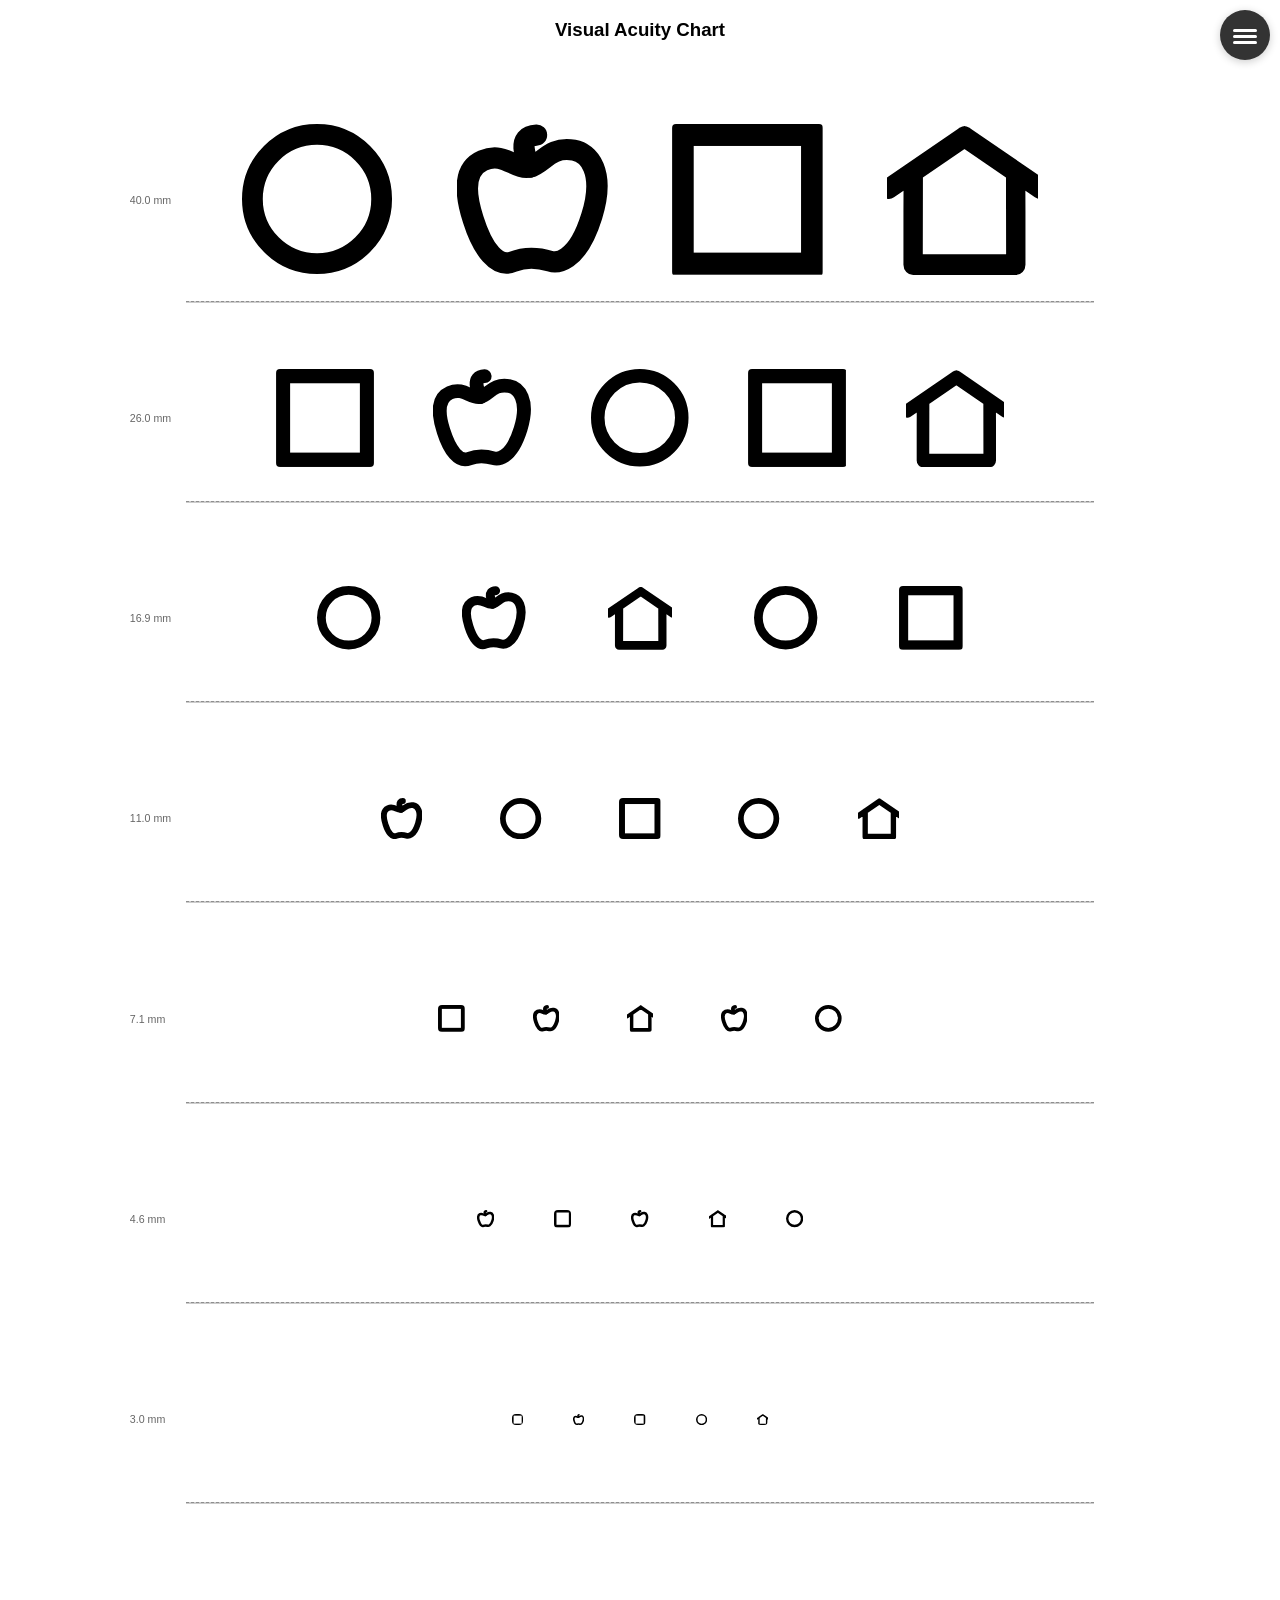
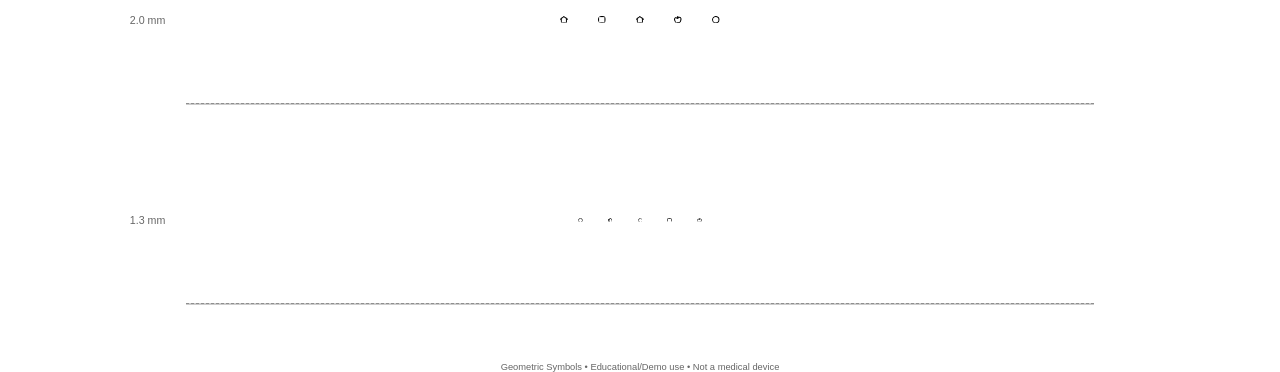
==== index.html @ 3cc3bc7b "Add visual acuity chart HTML and styles" ====
<!DOCTYPE html>
<html lang="en">
<head>
    <meta charset="UTF-8">
    <meta name="viewport" content="width=device-width, initial-scale=1.0">
    <title>Visual Acuity Chart - Random</title>
    <link rel="stylesheet" href="styles.css">
</head>
<body>
    <div class="chart-container">
        <div class="title">Visual Acuity Chart</div>
        
        <div class="controls" id="controls">
            <button class="settings-button" onclick="toggleMenu()" title="Settings">
                <div class="hamburger" id="hamburgerIcon">
                    <span></span>
                    <span></span>
                    <span></span>
                </div>
                <svg class="stop-icon" id="stopIcon" width="24" height="24" viewBox="0 0 24 24" fill="none" xmlns="http://www.w3.org/2000/svg" style="display: none;">
                    <rect x="6" y="6" width="12" height="12" rx="2" fill="currentColor"/>
                </svg>
            </button>
            <button class="menu-item refresh-button" onclick="generateNewChart()" title="Generate New Random Chart">
                <svg width="24" height="24" viewBox="0 0 24 24" fill="none" xmlns="http://www.w3.org/2000/svg">
                    <path d="M4 12C4 16.4183 7.58172 20 12 20C16.4183 20 20 16.4183 20 12C20 7.58172 16.4183 4 12 4C9.25022 4 6.82447 5.38734 5.38451 7.5" stroke="currentColor" stroke-width="2" stroke-linecap="round"/>
                    <path d="M9 7.5L5.38451 7.5L5.38451 4" stroke="currentColor" stroke-width="2" stroke-linecap="round" stroke-linejoin="round"/>
                </svg>
            </button>
            <button class="menu-item color-button" onclick="toggleColors()" title="Toggle Background and Text Colors">
                <svg width="24" height="24" viewBox="0 0 24 24" fill="none" xmlns="http://www.w3.org/2000/svg">
                    <circle cx="12" cy="12" r="10" stroke="currentColor" stroke-width="2"/>
                    <path d="M12 2C17.5228 2 22 6.47715 22 12C22 17.5228 17.5228 22 12 22" stroke="currentColor" stroke-width="2" fill="currentColor"/>
                </svg>
            </button>
            <button class="menu-item print-button" onclick="window.print()" title="Print Chart">
                <svg width="24" height="24" viewBox="0 0 24 24" fill="none" xmlns="http://www.w3.org/2000/svg">
                    <polyline points="6,9 6,2 18,2 18,9" stroke="currentColor" stroke-width="2" fill="none"/>
                    <path d="M6,18H4a2,2 0 0,1 -2,-2v-5a2,2 0 0,1 2,-2H20a2,2 0 0,1 2,2v5a2,2 0 0,1 -2,2H18" stroke="currentColor" stroke-width="2" fill="none"/>
                    <rect x="6" y="14" width="12" height="8" stroke="currentColor" stroke-width="2" fill="none"/>
                </svg>
            </button>
            <button class="menu-item timer-button" onclick="toggleTimedMode()" title="Timed Mode">
                <svg width="24" height="24" viewBox="0 0 24 24" fill="none" xmlns="http://www.w3.org/2000/svg">
                    <circle cx="12" cy="12" r="10" stroke="currentColor" stroke-width="2"/>
                    <polyline points="12,6 12,12 16,14" stroke="currentColor" stroke-width="2"/>
                    <path d="M12 2l2 2-2 2" stroke="currentColor" stroke-width="2" fill="none"/>
                </svg>
            </button>
            <button class="menu-item placeholder-button" onclick="showDisclaimer()" title="About this test">
                <svg width="24" height="24" viewBox="0 0 24 24" fill="none" xmlns="http://www.w3.org/2000/svg">
                    <circle cx="12" cy="12" r="10" stroke="currentColor" stroke-width="2"/>
                    <text x="12" y="16" text-anchor="middle" fill="currentColor" font-size="12">?</text>
                </svg>
            </button>
            
            <!-- Timed mode controls in hamburger style -->
            <button class="menu-item timed-pause-button" onclick="toggleTimedPause()" title="Pause/Resume" style="display: none;">
                <svg class="pause-icon" width="24" height="24" viewBox="0 0 24 24" fill="none" xmlns="http://www.w3.org/2000/svg">
                    <rect x="6" y="4" width="4" height="16" fill="currentColor"/>
                    <rect x="14" y="4" width="4" height="16" fill="currentColor"/>
                </svg>
                <svg class="play-icon" width="24" height="24" viewBox="0 0 24 24" fill="none" xmlns="http://www.w3.org/2000/svg" style="display: none;">
                    <polygon points="5,3 19,12 5,21" fill="currentColor"/>
                </svg>
            </button>
            <button class="menu-item timed-correct-button" onclick="recordAnswer(true)" title="Correct" style="display: none;">
                <svg width="24" height="24" viewBox="0 0 24 24" fill="none" xmlns="http://www.w3.org/2000/svg">
                    <path d="M20 6L9 17l-5-5" stroke="currentColor" stroke-width="3" stroke-linecap="round" stroke-linejoin="round"/>
                </svg>
            </button>
            <button class="menu-item timed-wrong-button" onclick="recordAnswer(false)" title="Wrong" style="display: none;">
                <svg width="24" height="24" viewBox="0 0 24 24" fill="none" xmlns="http://www.w3.org/2000/svg">
                    <line x1="18" y1="6" x2="6" y2="18" stroke="currentColor" stroke-width="3" stroke-linecap="round"/>
                    <line x1="6" y1="6" x2="18" y2="18" stroke="currentColor" stroke-width="3" stroke-linecap="round"/>
                </svg>
            </button>
        </div>
        
        <div id="chart-content">
            <!-- Chart will be generated here -->
        </div>
        
        <!-- Timed mode UI elements -->
        <div class="timed-info" id="timedInfo">
            <span id="symbolCounter">Symbol 1/36</span> | 
            <span id="timerDisplay">5s</span>
        </div>
        
        <!-- Results modal -->
        <div class="results-modal" id="resultsModal">
            <div class="results-content">
                <h2>Test Results</h2>
                <div class="results-stats" id="resultsStats">
                    <!-- Results will be populated here -->
                </div>
                <button onclick="closeResults()">Close</button>
                <button onclick="restartTimedMode()">Restart</button>
            </div>
        </div>
        
        <!-- Disclaimer modal -->
        <div class="disclaimer-modal" id="disclaimerModal">
            <div class="disclaimer-content">
                <h2>About</h2>
                <div class="disclaimer-text">
                    <p><strong>This is a generic visual acuity test for educational and demonstration purposes.</strong></p>
                    <p>• This test does not replace professional eye examination</p>
                    <p>• Results are indicative only</p>
                    <p>• Screen size, distance, and lighting affect results</p>
                    <p>• If you notice changes in your vision, consult an eye doctor</p>
                    <p><em>Test uses generic geometric symbols (circle, square, paprika, house)</em></p>
                </div>
                <button onclick="closeDisclaimer()">I understand</button>
            </div>
        </div>
        
        <div class="footer">
            Geometric Symbols • Educational/Demo use • Not a medical device
        </div>
    </div>

    <script src="script.js"></script>
</body>
</html>
---- styles.css ----
@page {
    size: A4 landscape;
    margin: 15mm;
}

body {
    font-family: Arial, sans-serif;
    margin: 0;
    padding: 0;
    background: white;
}

.chart-container {
    width: 240mm;  /* Wider for more square format */
    margin: 0 auto;
    padding: 0;
    max-width: 100%;
    box-sizing: border-box;
}

.title {
    text-align: center;
    font-size: 14pt;
    font-weight: bold;
    margin-bottom: 20mm;
    margin-top: 5mm;
}

.controls {
    position: fixed;
    top: 10px;
    right: 0px;
    z-index: 1000;
    width: 60px;
    min-height: 60px;
}

.controls button {
    width: 50px;
    height: 50px;
    background: #007acc;
    color: white;
    border: none;
    border-radius: 50%;
    cursor: pointer;
    display: flex;
    align-items: center;
    justify-content: center;
    box-shadow: 0 2px 8px rgba(0,0,0,0.2);
    transition: all 0.3s ease;
    padding: 0;
}

.controls button:hover {
    background: #005f99;
    transform: scale(1.1);
}

.controls button:active {
    transform: scale(0.95);
}

/* Settings button (hamburger menu) */
.settings-button {
    background: #333 !important;
    z-index: 1001;
}

.settings-button:hover {
    background: #555 !important;
}

/* Stop button style when in timed mode */
.settings-button.stop-mode {
    background: #dc3545 !important;
}

.settings-button.stop-mode:hover {
    background: #c82333 !important;
}

/* Menu items arranged vertically below the hamburger button */
.menu-item {
    opacity: 0;
    transform: translateY(-10px);
    pointer-events: none;
    transition: all 0.3s ease;
    position: relative;
    margin-top: 8px;
    margin-left: 0;
    margin-right: 0;
}

.controls.open .menu-item {
    opacity: 1;
    transform: translateY(0);
    pointer-events: all;
}

/* Staggered animation delays for each menu item */
.controls.open .menu-item:nth-child(2) {
    transition-delay: 0.1s;
}

.controls.open .menu-item:nth-child(3) {
    transition-delay: 0.15s;
}

.controls.open .menu-item:nth-child(4) {
    transition-delay: 0.2s;
}

.controls.open .menu-item:nth-child(5) {
    transition-delay: 0.25s;
}

.controls.open .menu-item:nth-child(6) {
    transition-delay: 0.3s;
}

/* Color scheme for different buttons */
.refresh-button {
    background: #007acc !important;
}

.refresh-button:hover {
    background: #005f99 !important;
}

.color-button {
    background: #28a745 !important;
}

.color-button:hover {
    background: #218838 !important;
}

.print-button {
    background: #ff6b35 !important;
}

.print-button:hover {
    background: #e55a2b !important;
}

.timer-button {
    background: #6f42c1 !important;
}

.timer-button:hover {
    background: #5a2d91 !important;
}

.placeholder-button {
    background: #fd7e14 !important;
}

.placeholder-button:hover {
    background: #e8690b !important;
}

/* Timed mode specific button styles */
.timed-pause-button {
    background: #ffc107 !important;
}

.timed-pause-button:hover {
    background: #e0a800 !important;
}

.timed-correct-button {
    background: #28a745 !important;
}

.timed-correct-button:hover {
    background: #218838 !important;
}

.timed-wrong-button {
    background: #dc3545 !important;
}

.timed-wrong-button:hover {
    background: #c82333 !important;
}

/* Hamburger icon animation */
.hamburger {
    width: 24px;
    height: 24px;
    position: relative;
    transition: transform 0.3s ease;
}

.hamburger span {
    display: block;
    position: absolute;
    height: 3px;
    width: 100%;
    background: currentColor;
    border-radius: 2px;
    opacity: 1;
    left: 0;
    transform: rotate(0deg);
    transition: .25s ease-in-out;
}

.hamburger span:nth-child(1) {
    top: 6px;
}

.hamburger span:nth-child(2) {
    top: 12px;
}

.hamburger span:nth-child(3) {
    top: 18px;
}

.controls.open .hamburger span:nth-child(1) {
    top: 12px;
    transform: rotate(135deg);
}

.controls.open .hamburger span:nth-child(2) {
    opacity: 0;
    left: -60px;
}

.controls.open .hamburger span:nth-child(3) {
    top: 12px;
    transform: rotate(-135deg);
}

.row {
    display: flex;
    justify-content: space-evenly;
    align-items: center;
    margin-bottom: 18mm;
    position: relative;
    min-height: 35mm;
    padding: 0 15mm; /* Default padding */
}

.row:nth-child(1) { /* First row (40mm) - full width */
    padding: 0;
}

/* Progressive width reduction for smaller symbols */
.row:nth-child(2) { /* First row (40mm) - full width */
    padding: 0 10mm;
}

/* Progressive width reduction for smaller symbols */
.row:nth-child(3) { /* First row (40mm) - full width */
    padding: 0 15mm;
}

.row:nth-child(4) { /* Second row (26mm) - 85% width */
    padding: 0 calc(15mm + 7.5%);
}

.row:nth-child(5) { /* Third row (16.9mm) - 70% width */
    padding: 0 calc(15mm + 15%);
}

.row:nth-child(6) { /* Fourth row (11mm) - 60% width */
    padding: 0 calc(15mm + 20%);
}

.row:nth-child(7) { /* Fifth row (7.1mm) - 50% width */
    padding: 0 calc(15mm + 25%);
}

.row:nth-child(8) { /* Sixth row (4.6mm) - 35% width */
    padding: 0 calc(15mm + 32.5%);
}

.row:nth-child(9) { /* Seventh row (3.0mm) - 30% width */
    padding: 0 calc(15mm + 35%);
}

.row:nth-child(10) { /* Eighth row (2.0mm) - 25% width */
    padding: 0 calc(15mm + 37.5%);
}

.row:nth-child(11) { /* Ninth row (1.3mm) - 20% width */
    padding: 0 calc(15mm + 40%);
}

.row-label {
    position: absolute;
    left: -15mm;
    font-size: 8pt;
    color: #666;
}

.row-label-top {
    position: absolute;
    top: -15px;
    left: 50%;
    transform: translateX(-50%);
    font-size: 8pt;
    color: #666;
    background: white;
    padding: 2px 6px;
    border-radius: 3px;
    display: none;
}

.row-line {
    position: absolute;
    left: 0;
    right: 0;
    bottom: -5mm;
    height: 1px;
    background: rgba(0,0,0,0.2);
    z-index: -1;
    border-top: 1px dashed rgba(0,0,0,0.3);
}

.symbol {
    display: inline-block;
    stroke: black;
    fill: none;
    transition: all 0.3s ease;
    border-radius: 12px;
    padding: 8px;
}

/* Highlighted symbol styles */
.symbol.highlighted {
    border: 5px solid #e55a2b;
    box-shadow: 0 0 25px rgba(229, 90, 43, 0.5);
    background-color: rgba(229, 90, 43, 0.08);
    padding: 12px;
}

/* Answer feedback styles */
.symbol.answer-correct {
    border: 5px solid #28a745;
    box-shadow: 0 0 25px rgba(40, 167, 69, 0.5);
    background-color: rgba(40, 167, 69, 0.08);
    padding: 12px;
}

.symbol.answer-wrong {
    border: 5px solid #dc3545;
    box-shadow: 0 0 25px rgba(220, 53, 69, 0.5);
    background-color: rgba(220, 53, 69, 0.08);
    padding: 12px;
}

.symbol.answer-correct svg,
.symbol.answer-correct svg * {
    stroke: #28a745 !important;
    color: #28a745 !important;
}

.symbol.answer-wrong svg,
.symbol.answer-wrong svg * {
    stroke: #dc3545 !important;
    color: #dc3545 !important;
}

/* Timed mode specific styles */
.timed-mode-active .chart-container {
    pointer-events: none; /* Disable clicks on chart only */
}

.timed-mode-active .symbol:not(.highlighted) {
    opacity: 0.3;
}

.timed-info {
    position: fixed;
    top: 80px;
    left: 50%;
    transform: translateX(-50%);
    background: rgba(0, 0, 0, 0.8);
    color: white;
    padding: 15px 25px;
    border-radius: 25px;
    display: none;
    z-index: 1000;
    font-size: 16px;
    font-weight: bold;
}

.timed-info.visible {
    display: block;
}

.results-modal {
    position: fixed;
    top: 0;
    left: 0;
    right: 0;
    bottom: 0;
    background: rgba(0, 0, 0, 0.8);
    display: none;
    align-items: center;
    justify-content: center;
    z-index: 2000;
}

.results-modal.visible {
    display: flex;
}

.results-content {
    background: white;
    padding: 30px;
    border-radius: 15px;
    max-width: 600px;
    width: 90%;
    text-align: center;
    max-height: 80vh;
    overflow-y: auto;
    color: #333; /* Ensure all text is dark by default */
}

/* Disclaimer modal */
.disclaimer-modal {
    position: fixed;
    top: 0;
    left: 0;
    right: 0;
    bottom: 0;
    background: rgba(0, 0, 0, 0.8);
    display: none;
    align-items: center;
    justify-content: center;
    z-index: 2000;
}

.disclaimer-modal.visible {
    display: flex;
}

.disclaimer-content {
    background: white;
    padding: 30px;
    border-radius: 15px;
    max-width: 500px;
    width: 90%;
    text-align: left;
    max-height: 80vh;
    overflow-y: auto;
    color: #333;
    box-shadow: 0 10px 25px rgba(0, 0, 0, 0.3);
}

.disclaimer-content h2 {
    color: #333;
    margin-bottom: 20px;
    text-align: center;
    font-size: 22px;
    border-bottom: 2px solid #007acc;
    padding-bottom: 10px;
}

.disclaimer-text p {
    margin: 15px 0;
    line-height: 1.6;
    color: #333;
}

.disclaimer-text p:first-child {
    background: #e3f2fd;
    padding: 15px;
    border-radius: 8px;
    border-left: 4px solid #007acc;
    font-size: 16px;
}

.disclaimer-content button {
    background: #007acc;
    color: white;
    border: none;
    padding: 12px 30px;
    border-radius: 8px;
    font-size: 16px;
    cursor: pointer;
    margin-top: 20px;
    width: 100%;
    transition: background-color 0.3s ease;
}

.disclaimer-content button:hover {
    background: #005f99;
}

.results-content h2 {
    color: #333;
    margin-bottom: 20px;
}

.results-stats {
    font-size: 18px;
    margin: 20px 0;
    color: #333; /* Explicit dark color for stats */
}

.results-stats p {
    margin: 10px 0;
    color: #333; /* Explicit dark color for paragraphs */
}

.row-results {
    margin-top: 25px;
    text-align: left;
}

.row-results h3 {
    color: #333;
    margin-bottom: 15px;
    text-align: center;
    font-size: 16px;
}

.row-result {
    display: flex;
    justify-content: space-between;
    align-items: center;
    padding: 8px 15px;
    margin: 5px 0;
    background: #f8f9fa;
    border-radius: 8px;
    border-left: 4px solid #007acc;
    gap: 10px;
}

.row-label-result {
    font-weight: bold;
    color: #333;
    font-size: 14px;
    min-width: 80px;
    flex-shrink: 0;
}

.answer-boxes {
    display: flex;
    gap: 4px;
    flex-grow: 1;
    justify-content: center;
}

.answer-box {
    width: 20px;
    height: 20px;
    border-radius: 4px;
    border: 1px solid rgba(0, 0, 0, 0.2);
}

.answer-box-correct {
    background-color: #28a745;
    border-color: #1e7e34;
}

.answer-box-wrong {
    background-color: #dc3545;
    border-color: #bd2130;
}

.answer-box-skipped {
    background-color: #6c757d;
    border-color: #545b62;
}

.row-summary {
    font-weight: bold;
    color: #007acc;
    font-size: 12px;
    min-width: 70px;
    text-align: right;
    flex-shrink: 0;
}

.results-content button {
    background: #007acc;
    color: white;
    border: none;
    padding: 12px 24px;
    border-radius: 8px;
    font-size: 16px;
    cursor: pointer;
    margin: 10px;
}

.results-content button:hover {
    background: #005f99;
}

/* Ensure all text elements in modal have proper dark color */
.results-content * {
    color: #333 !important;
}

/* Override for buttons and specific colored elements */
.results-content button,
.results-content button * {
    color: white !important;
}

.results-content .answer-box-correct {
    background-color: #28a745 !important;
    border-color: #1e7e34 !important;
}

.results-content .answer-box-wrong {
    background-color: #dc3545 !important;
    border-color: #bd2130 !important;
}

.results-content .answer-box-skipped {
    background-color: #6c757d !important;
    border-color: #545b62 !important;
}

.results-content .row-summary {
    color: #007acc !important;
}

.footer {
    text-align: center;
    font-size: 7pt;
    color: #666;
    margin-top: 20mm;
    page-break-inside: avoid;
}

/* Print styles */
@media print {
    body {
        -webkit-print-color-adjust: exact;
        print-color-adjust: exact;
    }
    
    .controls {
        display: none !important;
    }
    
    /* Ensure colors are preserved in print */
    * {
        -webkit-print-color-adjust: exact !important;
        print-color-adjust: exact !important;
    }
}

/* Mobile responsive styles */
@media (max-width: 768px) {
    .chart-container {
        width: 100%;
        padding: 0 10px;
    }
    
    .title {
        font-size: 16pt;
        margin-bottom: 15mm;
        margin-top: 3mm;
    }
    
    .controls {
        top: 15px;
        right: 15px;
        width: 55px;
        min-height: 55px;
    }
    
    .controls button {
        width: 45px;
        height: 45px;
        font-size: 14pt;
    }
    
    .row {
        margin-bottom: 12mm;
        min-height: 25mm;
        padding: 0 5mm !important; /* Override all specific padding */
    }
    
    .row:nth-child(1) { /* First row - full width */
        padding: 0 !important;
    }
    
    .row:nth-child(2) { /* Second row */
        padding: 0 3mm !important;
    }
    
    .row:nth-child(3) { /* Third row */
        padding: 0 5mm !important;
    }
    
    .row:nth-child(4) { /* Fourth row */
        padding: 0 8mm !important;
    }
    
    .row:nth-child(5) { /* Fifth row */
        padding: 0 10mm !important;
    }
    
    .row:nth-child(6) { /* Sixth row */
        padding: 0 12mm !important;
    }
    
    .row:nth-child(7) { /* Seventh row */
        padding: 0 15mm !important;
    }
    
    .row:nth-child(8) { /* Eighth row */
        padding: 0 18mm !important;
    }
    
    .row:nth-child(9) { /* Ninth row */
        padding: 0 20mm !important;
    }
    
    .row:nth-child(10) { /* Tenth row */
        padding: 0 22mm !important;
    }
    
    .row:nth-child(11) { /* Eleventh row */
        padding: 0 25mm !important;
    }
    
    .row-label {
        display: none; /* Hide side labels on mobile */
    }
    
    .row-label-top {
        display: block; /* Show top labels on mobile */
        font-size: 10pt;
    }
    
    .footer {
        font-size: 9pt;
        margin-top: 15mm;
    }
    
    .timed-info {
        top: 70px;
        font-size: 14px;
        padding: 10px 20px;
    }
}

@media (max-width: 480px) {
    .chart-container {
        padding: 0 5px;
    }
    
    .title {
        font-size: 14pt;
        margin-bottom: 10mm;
        margin-top: 2mm;
    }
    
    .controls button {
        padding: 8px 16px;
        font-size: 12pt;
    }
    
    .row {
        margin-bottom: 8mm;
        min-height: 20mm;
    }
    
    .row-label {
        left: -6mm;
        font-size: 8pt;
    }
    
    .footer {
        font-size: 8pt;
        margin-top: 10mm;
    }
    
    .timed-info {
        top: 60px;
        font-size: 12px;
        padding: 8px 16px;
    }
    
    .results-content {
        max-width: 95%;
        padding: 20px;
    }
    
    .results-content h2 {
        font-size: 18px;
    }
    
    .results-stats {
        font-size: 16px;
    }
    
    .disclaimer-content {
        max-width: 95%;
        padding: 20px;
    }
    
    .disclaimer-content h2 {
        font-size: 18px;
    }
    
    .disclaimer-text p {
        font-size: 14px;
        margin: 12px 0;
    }
    
    .disclaimer-text p:first-child {
        font-size: 15px;
        padding: 12px;
    }
    
    .row-results h3 {
        font-size: 14px;
    }
    
    .row-result {
        padding: 6px 10px;
        font-size: 12px;
        flex-direction: column;
        align-items: flex-start;
        gap: 6px;
    }
    
    .row-label-result {
        font-size: 12px;
        min-width: auto;
    }
    
    .answer-boxes {
        justify-content: flex-start;
        width: 100%;
    }
    
    .answer-box {
        width: 16px;
        height: 16px;
    }
    
    .row-summary {
        font-size: 10px;
        min-width: auto;
        text-align: left;
        align-self: flex-end;
    }
}

/* Landscape mode with sticky scrolling */
@media (orientation: landscape) and (max-height: 600px) {
    body {
        scroll-behavior: smooth;
    }
    
    .chart-container {
        scroll-snap-type: y mandatory;
        overflow-y: auto;
        height: 100vh;
    }
    
    .row {
        scroll-snap-align: start;
        scroll-snap-stop: always;
        min-height: 80vh;
        display: flex;
        align-items: center;
        justify-content: space-evenly; /* Keep original distribution */
        padding: 60px 5% 0 5% !important; /* Add top padding for label space */
        margin-top: 0;
        position: relative;
    }
    
    .row-label {
        display: none; /* Hide side labels in landscape */
    }
    
    .row-label-top {
        display: block !important; /* Show top labels in landscape */
        font-size: 14pt;
        color: #333;
        background: white;
        padding: 4px 8px;
        border-radius: 4px;
        top: 20px;
        z-index: 10;
    }
    
    .title, .controls, .footer {
        scroll-snap-align: start;
    }
    
    .controls {
        position: fixed;
        top: 10px;
        right: 0px;
        z-index: 1000;
        background: none;
        padding: 0;
        margin-bottom: 0;
    }
}
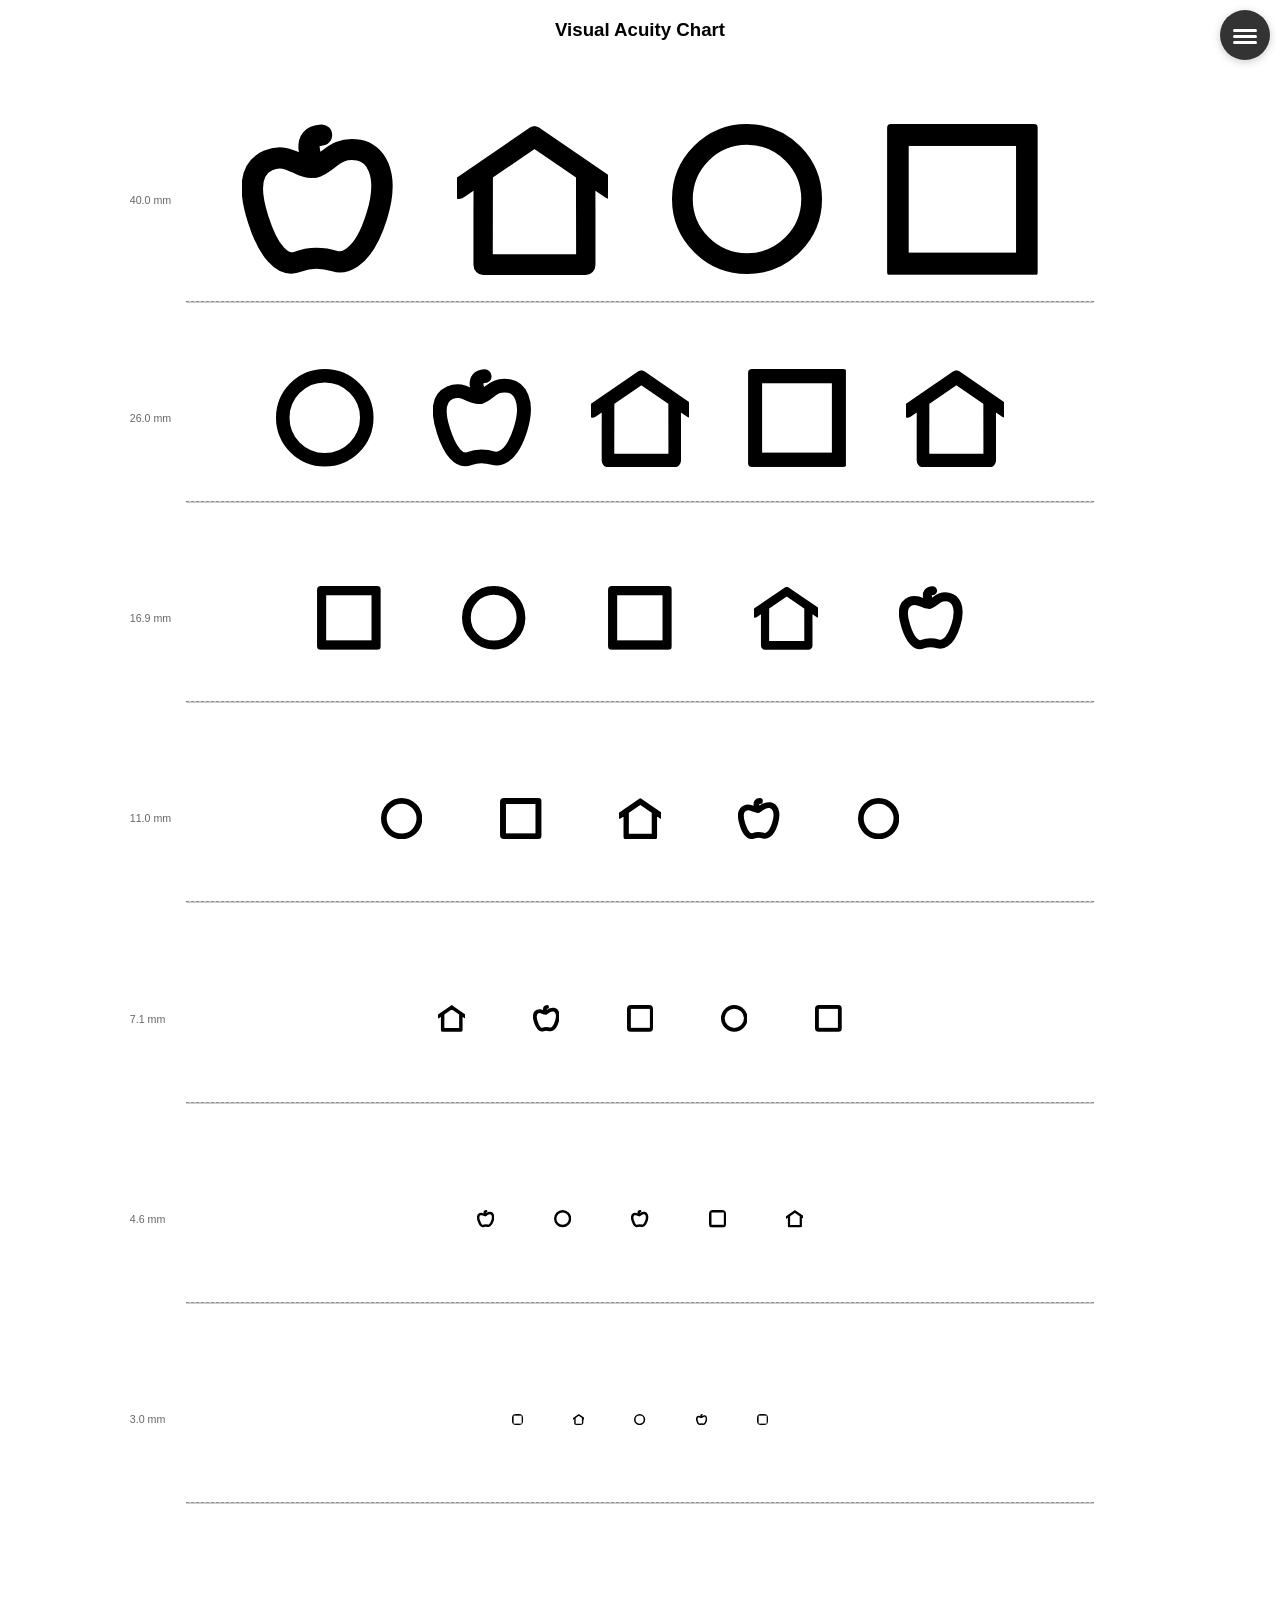
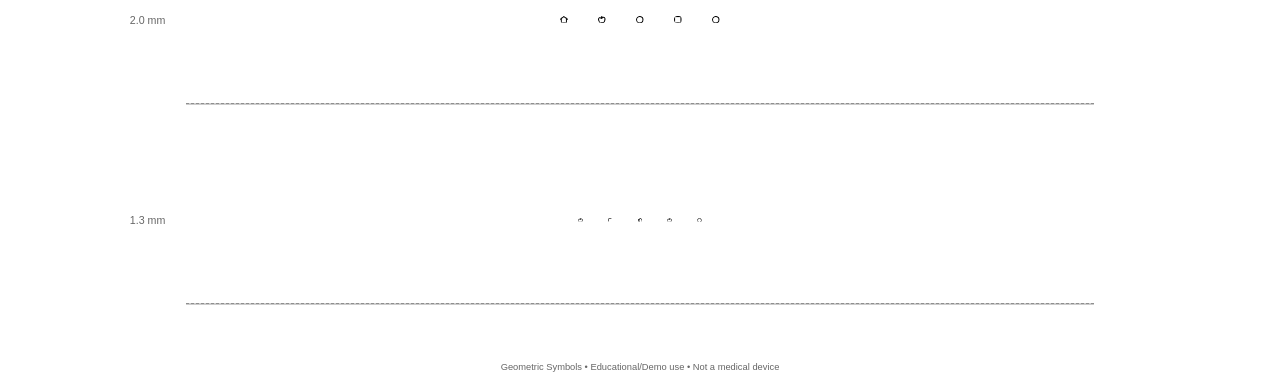
==== commit 1a800a6e: "Enhance README and HTML metadata; improve landscape navigation and scrolling; add service worker for" ====
--- a/index.html
+++ b/index.html
@@ -4,6 +4,36 @@
     <meta charset="UTF-8">
     <meta name="viewport" content="width=device-width, initial-scale=1.0">
     <title>Visual Acuity Chart - Random</title>
+    <!-- Primary Meta -->
+    <meta name="description" content="Interactive visual acuity style chart demo with geometric symbols. Educational & non-commercial use only.">
+    <meta name="author" content="Timo Peltoniemi">
+    <meta name="keywords" content="visual acuity, eye test, chart, demo, educational, javascript, symbols">
+    <link rel="canonical" href="https://propeltsi.github.io/visual_aquity_chart/">
+
+    <!-- Open Graph -->
+    <meta property="og:type" content="website">
+    <meta property="og:title" content="Visual Acuity Chart Demo">
+    <meta property="og:description" content="Interactive visual acuity style chart demo with geometric symbols. Educational use.">
+    <meta property="og:url" content="https://propeltsi.github.io/visual_aquity_chart/">
+    <meta property="og:image" content="https://propeltsi.github.io/visual_aquity_chart/img/Main%20screen.png">
+
+    <!-- Twitter -->
+    <meta name="twitter:card" content="summary_large_image">
+    <meta name="twitter:title" content="Visual Acuity Chart Demo">
+    <meta name="twitter:description" content="Interactive visual acuity style chart demo with geometric symbols.">
+    <meta name="twitter:image" content="https://propeltsi.github.io/visual_aquity_chart/img/Main%20screen.png">
+
+    <!-- Theme / PWA basics -->
+    <meta name="theme-color" content="#000000">
+    <meta name="application-name" content="Visual Acuity Chart">
+    <meta name="apple-mobile-web-app-capable" content="yes">
+    <meta name="apple-mobile-web-app-status-bar-style" content="black-translucent">
+    <meta name="apple-mobile-web-app-title" content="Acuity Chart">
+
+    <!-- Favicon -->
+    <link rel="icon" type="image/svg+xml" href="favicon.svg">
+    <link rel="apple-touch-icon" href="img/Main%20screen.png">
+    <link rel="manifest" href="manifest.webmanifest">
     <link rel="stylesheet" href="styles.css">
 </head>
 <body>
@@ -121,5 +151,12 @@
     </div>
 
     <script src="script.js"></script>
+        <script>
+            if ('serviceWorker' in navigator) {
+                window.addEventListener('load', () => {
+                    navigator.serviceWorker.register('service-worker.js').catch(err => console.error('SW registration failed', err));
+                });
+            }
+        </script>
 </body>
 </html>
--- a/styles.css
+++ b/styles.css
@@ -849,49 +849,62 @@
     }
 }
 
-/* Landscape mode with sticky scrolling */
+/* Landscape mode (low height) improved snap scrolling */
 @media (orientation: landscape) and (max-height: 600px) {
     body {
         scroll-behavior: smooth;
-    }
-    
-    .chart-container {
-        scroll-snap-type: y mandatory;
         overflow-y: auto;
         height: 100vh;
-    }
-    
+        scroll-snap-type: y mandatory;
+    overscroll-behavior-y: contain; /* prevent bounce */
+    scroll-padding-top: 80px; /* space for top labels */
+    }
+
+    .chart-container {
+        height: auto; /* let body handle scrolling */
+        overflow: visible;
+        padding-bottom: 40px;
+    }
+
     .row {
         scroll-snap-align: start;
         scroll-snap-stop: always;
-        min-height: 80vh;
+        min-height: 100vh; /* full viewport for clarity */
         display: flex;
         align-items: center;
-        justify-content: space-evenly; /* Keep original distribution */
-        padding: 60px 5% 0 5% !important; /* Add top padding for label space */
+        justify-content: space-evenly;
+        padding: 90px 4% 40px 4% !important; /* space for labels + footer */
+        margin: 0;
+        position: relative;
+        box-sizing: border-box;
+    }
+
+    .row-label { display: none; }
+
+    .row-label-top {
+        display: block !important;
+        font-size: 18px;
+        color: #333;
+        background: rgba(255,255,255,0.85);
+        padding: 6px 12px;
+        border-radius: 6px;
+        top: 18px;
+        z-index: 10;
+        backdrop-filter: blur(3px);
+    }
+
+    .title {
+        margin: 20px 0 10px;
+        font-size: 18px;
+        scroll-snap-align: start;
+    }
+
+    .footer {
+        scroll-snap-align: start;
+        padding: 20px 0 60px;
         margin-top: 0;
-        position: relative;
-    }
-    
-    .row-label {
-        display: none; /* Hide side labels in landscape */
-    }
-    
-    .row-label-top {
-        display: block !important; /* Show top labels in landscape */
-        font-size: 14pt;
-        color: #333;
-        background: white;
-        padding: 4px 8px;
-        border-radius: 4px;
-        top: 20px;
-        z-index: 10;
-    }
-    
-    .title, .controls, .footer {
-        scroll-snap-align: start;
-    }
-    
+    }
+
     .controls {
         position: fixed;
         top: 10px;
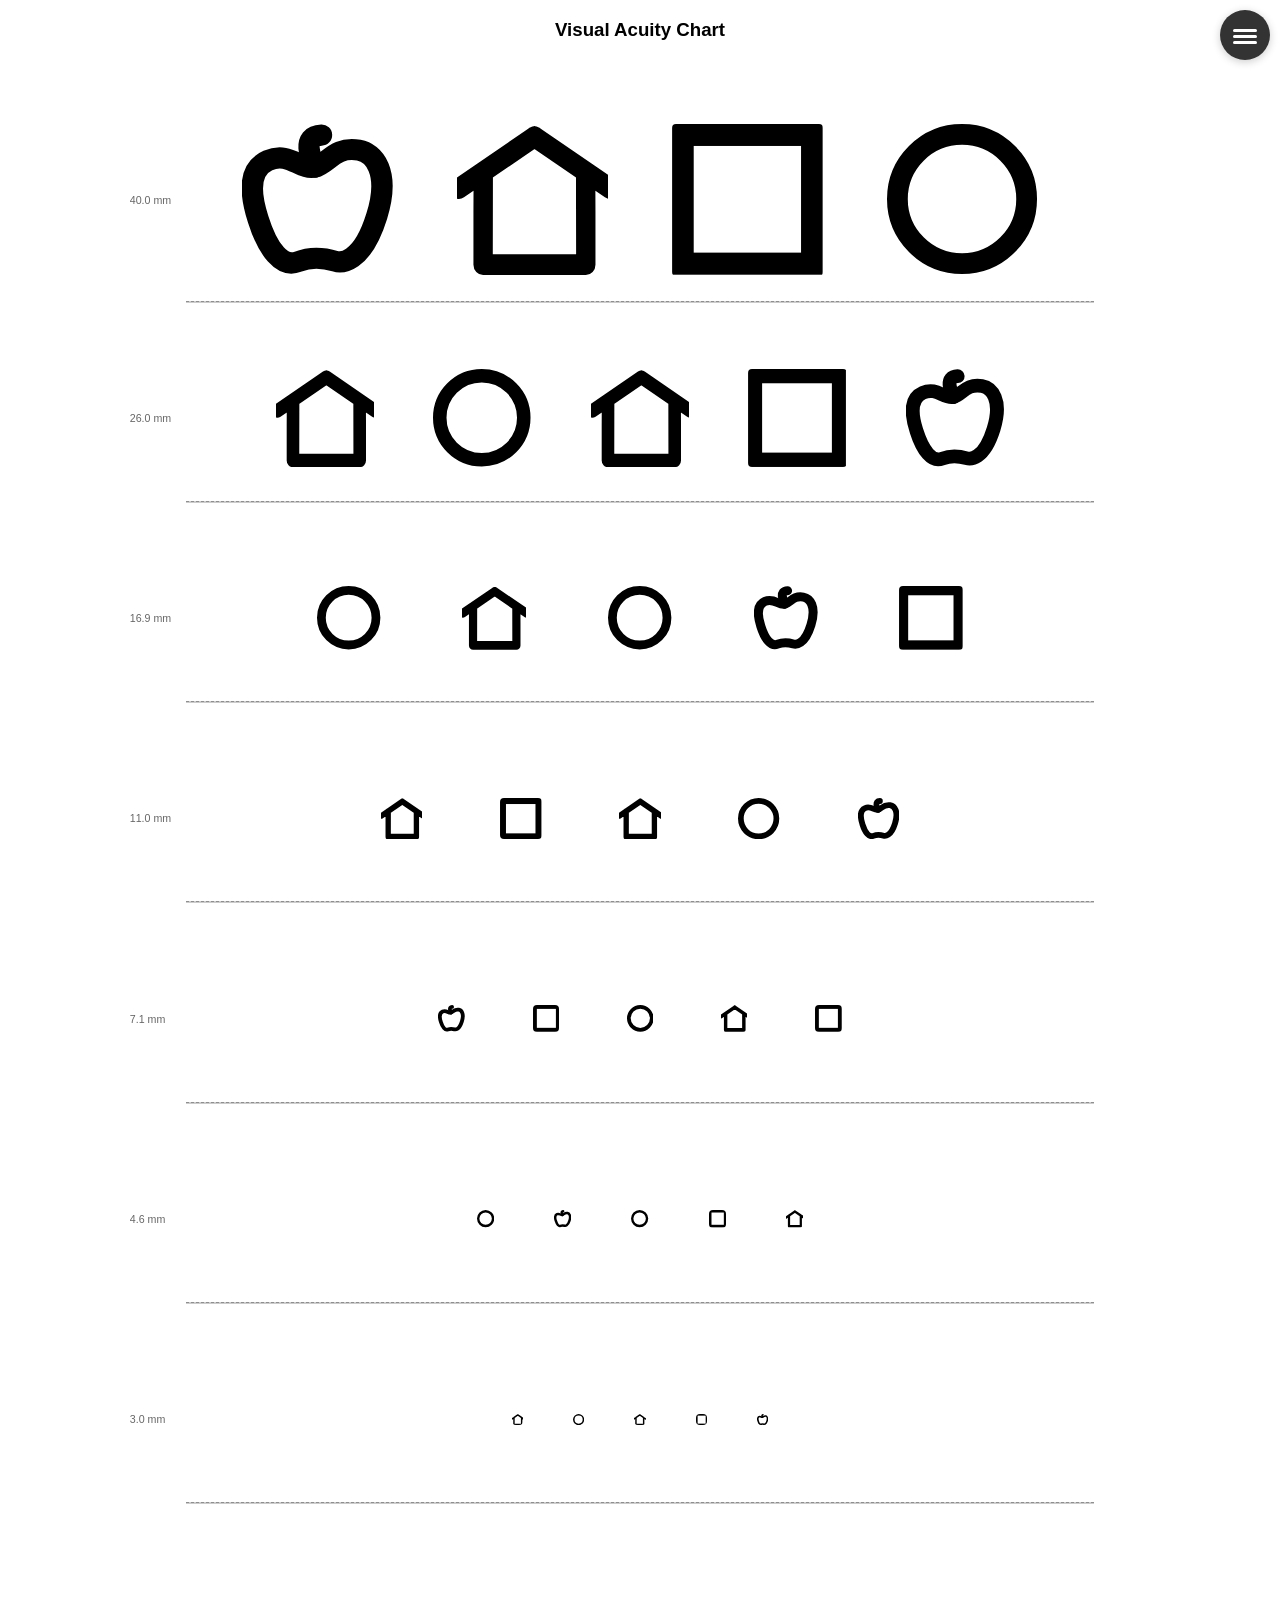
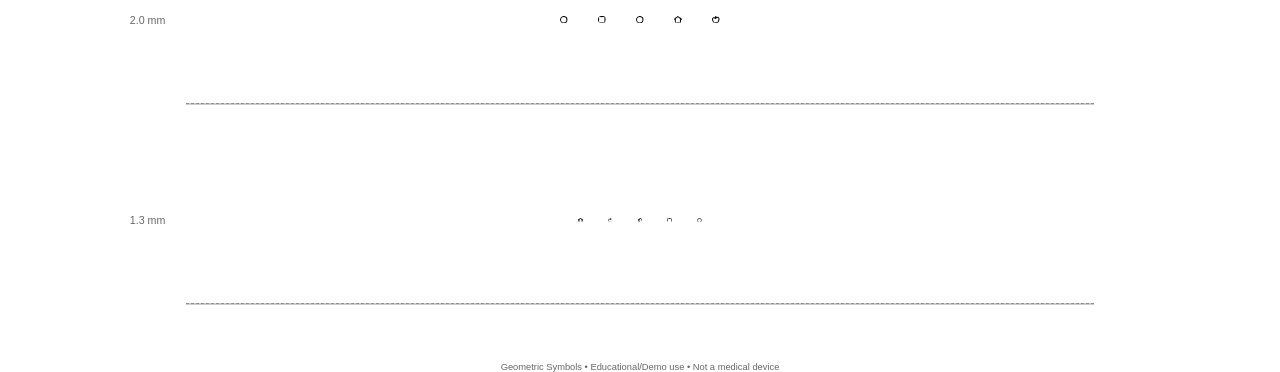
==== commit 45c76330: "Refactor navigation and UI elements; replace disclaimer modal with back-to-top button; enhance scrol" ====
--- a/index.html
+++ b/index.html
@@ -77,10 +77,11 @@
                     <path d="M12 2l2 2-2 2" stroke="currentColor" stroke-width="2" fill="none"/>
                 </svg>
             </button>
-            <button class="menu-item placeholder-button" onclick="showDisclaimer()" title="About this test">
+            <button class="menu-item backtotop-button" onclick="scrollToTopFromMenu()" title="Back to top">
                 <svg width="24" height="24" viewBox="0 0 24 24" fill="none" xmlns="http://www.w3.org/2000/svg">
-                    <circle cx="12" cy="12" r="10" stroke="currentColor" stroke-width="2"/>
-                    <text x="12" y="16" text-anchor="middle" fill="currentColor" font-size="12">?</text>
+                    <circle cx="12" cy="12" r="10" stroke="currentColor" stroke-width="2" />
+                    <path d="M12 16V8" stroke="currentColor" stroke-width="2" stroke-linecap="round" stroke-linejoin="round"/>
+                    <path d="M8 11L12 7L16 11" stroke="currentColor" stroke-width="2" stroke-linecap="round" stroke-linejoin="round"/>
                 </svg>
             </button>
             
@@ -129,22 +130,6 @@
             </div>
         </div>
         
-        <!-- Disclaimer modal -->
-        <div class="disclaimer-modal" id="disclaimerModal">
-            <div class="disclaimer-content">
-                <h2>About</h2>
-                <div class="disclaimer-text">
-                    <p><strong>This is a generic visual acuity test for educational and demonstration purposes.</strong></p>
-                    <p>• This test does not replace professional eye examination</p>
-                    <p>• Results are indicative only</p>
-                    <p>• Screen size, distance, and lighting affect results</p>
-                    <p>• If you notice changes in your vision, consult an eye doctor</p>
-                    <p><em>Test uses generic geometric symbols (circle, square, paprika, house)</em></p>
-                </div>
-                <button onclick="closeDisclaimer()">I understand</button>
-            </div>
-        </div>
-        
         <div class="footer">
             Geometric Symbols • Educational/Demo use • Not a medical device
         </div>
--- a/styles.css
+++ b/styles.css
@@ -10,11 +10,45 @@
     background: white;
 }
 
+/* Scroll-to-top button */
+.scroll-top-btn {
+    position: fixed;
+    left: 14px;
+    bottom: 14px;
+    width: 54px;
+    height: 54px;
+    border-radius: 50%;
+    background: #007acc;
+    color: #fff;
+    border: none;
+    display: flex;
+    align-items: center;
+    justify-content: center;
+    box-shadow: 0 4px 14px rgba(0,0,0,0.25);
+    cursor: pointer;
+    z-index: 1100;
+    opacity: 0;
+    pointer-events: none;
+    transform: translateY(10px);
+    transition: opacity .3s ease, transform .3s ease, background .25s;
+}
+.scroll-top-btn:hover { background:#005f99; }
+.scroll-top-btn:active { transform: translateY(12px) scale(.95); }
+.scroll-top-btn.visible { opacity:1 !important; pointer-events:auto !important; transform: translateY(0) !important; }
+
+/* Hide only in portrait */
+@media (orientation: portrait) { .scroll-top-btn { display:none !important; } }
+
 .chart-container {
     width: 240mm;  /* Wider for more square format */
     margin: 0 auto;
     padding: 0;
     max-width: 100%;
+/* Back to top (replaces former About) */
+.backtotop-button {
+    background: #fd7e14 !important;
+}
+.backtotop-button:hover { background:#e8690b !important; }
     box-sizing: border-box;
 }
 
@@ -329,26 +363,24 @@
 }
 
 /* Highlighted symbol styles */
+/* Use outline (no layout shift) and keep padding constant to avoid scroll jumps */
 .symbol.highlighted {
-    border: 5px solid #e55a2b;
+    outline: 5px solid #e55a2b;
     box-shadow: 0 0 25px rgba(229, 90, 43, 0.5);
     background-color: rgba(229, 90, 43, 0.08);
-    padding: 12px;
 }
 
 /* Answer feedback styles */
-.symbol.answer-correct {
-    border: 5px solid #28a745;
+ .symbol.answer-correct {
+    outline: 5px solid #28a745;
     box-shadow: 0 0 25px rgba(40, 167, 69, 0.5);
     background-color: rgba(40, 167, 69, 0.08);
-    padding: 12px;
 }
 
 .symbol.answer-wrong {
-    border: 5px solid #dc3545;
+    outline: 5px solid #dc3545;
     box-shadow: 0 0 25px rgba(220, 53, 69, 0.5);
     background-color: rgba(220, 53, 69, 0.08);
-    padding: 12px;
 }
 
 .symbol.answer-correct svg,
@@ -914,4 +946,24 @@
         padding: 0;
         margin-bottom: 0;
     }
-}
+
+    /* Place timed info to the right, leaving center/labels free */
+    .timed-info {
+        top: 8px;
+        left: auto;
+        right: 75px; /* clear of controls stack */
+        transform: none;
+        padding: 10px 18px;
+        font-size: 14px;
+    }
+
+    /* Lift the top label slightly below controls/pill zone */
+    .row-label-top {
+        top: 54px; /* below controls + timed pill */
+    }
+
+    /* Hide dashed guideline lines in compact landscape view */
+    .row-line {
+        display: none !important;
+    }
+}
